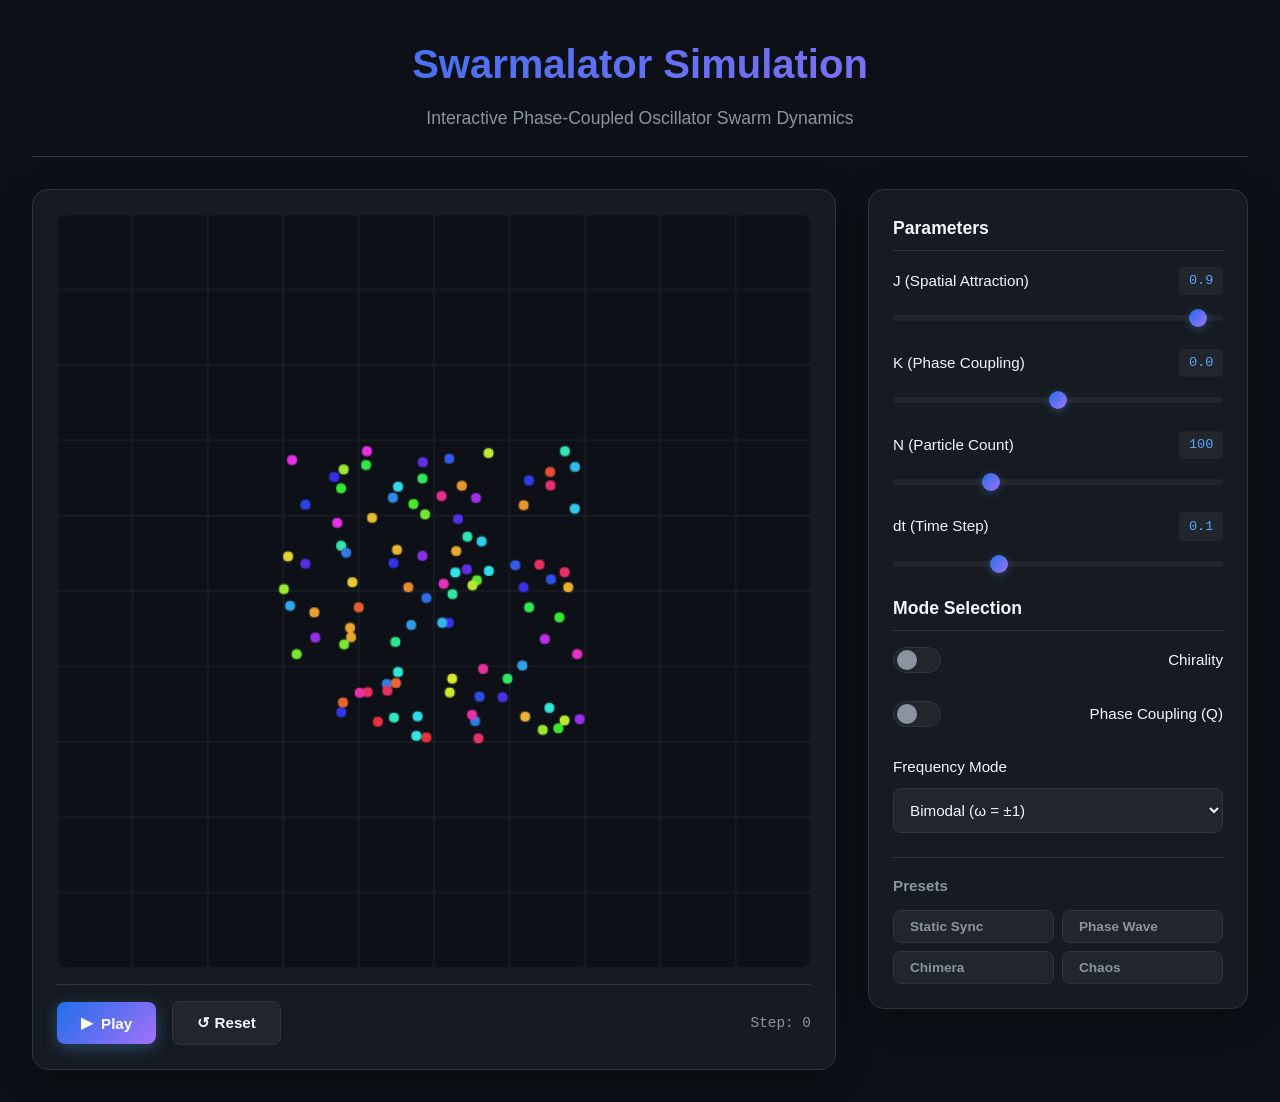
==== demo/index.html @ 80376b17 "Swarm Class and Interactive Web App" ====
<!DOCTYPE html>
<html lang="en">

<head>
    <meta charset="UTF-8">
    <meta name="viewport" content="width=device-width, initial-scale=1.0">
    <title>Swarmalator Interactive Demo</title>
    <link rel="stylesheet" href="style.css">
</head>

<body>
    <div class="container">
        <header>
            <h1>Swarmalator Simulation</h1>
            <p class="subtitle">Interactive Phase-Coupled Oscillator Swarm Dynamics</p>
        </header>

        <main>
            <div class="simulation-panel">
                <canvas id="canvas" width="600" height="600"></canvas>
                <div class="simulation-controls">
                    <button id="playPauseBtn" class="btn btn-primary">
                        <span id="playIcon">▶</span> Play
                    </button>
                    <button id="resetBtn" class="btn btn-secondary">↺ Reset</button>
                    <span class="step-counter">Step: <span id="stepCount">0</span></span>
                </div>
            </div>

            <div class="control-panel">
                <h2>Parameters</h2>

                <div class="control-group">
                    <label for="jSlider">
                        J (Spatial Attraction)
                        <span class="value-display" id="jValue">0.9</span>
                    </label>
                    <input type="range" id="jSlider" min="-1" max="1" step="0.05" value="0.9">
                </div>

                <div class="control-group">
                    <label for="kSlider">
                        K (Phase Coupling)
                        <span class="value-display" id="kValue">0.0</span>
                    </label>
                    <input type="range" id="kSlider" min="-1" max="1" step="0.05" value="0">
                </div>

                <div class="control-group">
                    <label for="nSlider">
                        N (Particle Count)
                        <span class="value-display" id="nValue">100</span>
                    </label>
                    <input type="range" id="nSlider" min="20" max="300" step="10" value="100">
                </div>

                <div class="control-group">
                    <label for="dtSlider">
                        dt (Time Step)
                        <span class="value-display" id="dtValue">0.1</span>
                    </label>
                    <input type="range" id="dtSlider" min="0.01" max="0.3" step="0.01" value="0.1">
                </div>

                <h2>Mode Selection</h2>

                <div class="control-group toggle-group">
                    <label class="toggle">
                        <input type="checkbox" id="chiralityToggle">
                        <span class="toggle-slider"></span>
                        Chirality
                    </label>
                </div>

                <div class="control-group toggle-group">
                    <label class="toggle">
                        <input type="checkbox" id="phaseCouplingToggle">
                        <span class="toggle-slider"></span>
                        Phase Coupling (Q)
                    </label>
                </div>

                <div class="control-group">
                    <label for="freqModeSelect">Frequency Mode</label>
                    <select id="freqModeSelect">
                        <option value="zero">Zero (ω = 0)</option>
                        <option value="uniform">Uniform (ω = 1)</option>
                        <option value="bimodal" selected>Bimodal (ω = ±1)</option>
                        <option value="random">Random (ω ∈ [-1, 1])</option>
                    </select>
                </div>

                <div class="presets">
                    <h3>Presets</h3>
                    <div class="preset-buttons">
                        <button class="btn btn-preset" data-preset="static">Static Sync</button>
                        <button class="btn btn-preset" data-preset="phase-wave">Phase Wave</button>
                        <button class="btn btn-preset" data-preset="chimera">Chimera</button>
                        <button class="btn btn-preset" data-preset="chaos">Chaos</button>
                    </div>
                </div>
            </div>
        </main>
    </div>

    <script src="simulation.js"></script>
</body>

</html>
---- demo/style.css ----
/* CSS Variables for theming */
:root {
    --bg-primary: #0d1117;
    --bg-secondary: #161b22;
    --bg-tertiary: #21262d;
    --text-primary: #f0f6fc;
    --text-secondary: #8b949e;
    --text-muted: #6e7681;
    --accent: #58a6ff;
    --accent-hover: #79b8ff;
    --accent-glow: rgba(88, 166, 255, 0.3);
    --success: #3fb950;
    --warning: #d29922;
    --border: #30363d;
    --gradient-start: #1f6feb;
    --gradient-end: #a371f7;
}

* {
    margin: 0;
    padding: 0;
    box-sizing: border-box;
}

body {
    font-family: 'Inter', -apple-system, BlinkMacSystemFont, 'Segoe UI', Roboto, sans-serif;
    background: var(--bg-primary);
    color: var(--text-primary);
    min-height: 100vh;
    line-height: 1.6;
}

.container {
    max-width: 1400px;
    margin: 0 auto;
    padding: 2rem;
}

/* Header */
header {
    text-align: center;
    margin-bottom: 2rem;
    padding-bottom: 1.5rem;
    border-bottom: 1px solid var(--border);
}

header h1 {
    font-size: 2.5rem;
    font-weight: 700;
    background: linear-gradient(135deg, var(--gradient-start), var(--gradient-end));
    -webkit-background-clip: text;
    -webkit-text-fill-color: transparent;
    background-clip: text;
    margin-bottom: 0.5rem;
}

.subtitle {
    color: var(--text-secondary);
    font-size: 1.1rem;
}

/* Main Layout */
main {
    display: grid;
    grid-template-columns: 1fr 380px;
    gap: 2rem;
    align-items: start;
}

@media (max-width: 1000px) {
    main {
        grid-template-columns: 1fr;
    }
}

/* Simulation Panel */
.simulation-panel {
    background: var(--bg-secondary);
    border-radius: 16px;
    padding: 1.5rem;
    border: 1px solid var(--border);
    box-shadow: 0 8px 32px rgba(0, 0, 0, 0.3);
}

#canvas {
    width: 100%;
    height: auto;
    aspect-ratio: 1;
    background: radial-gradient(circle at center, #1a1f29 0%, #0d1117 100%);
    border-radius: 12px;
    display: block;
}

.simulation-controls {
    display: flex;
    align-items: center;
    gap: 1rem;
    margin-top: 1rem;
    padding-top: 1rem;
    border-top: 1px solid var(--border);
}

.step-counter {
    margin-left: auto;
    font-family: 'Monaco', 'Consolas', monospace;
    color: var(--text-secondary);
    font-size: 0.9rem;
}

/* Buttons */
.btn {
    padding: 0.75rem 1.5rem;
    border-radius: 8px;
    border: none;
    font-weight: 600;
    font-size: 0.95rem;
    cursor: pointer;
    transition: all 0.2s ease;
    display: inline-flex;
    align-items: center;
    gap: 0.5rem;
}

.btn-primary {
    background: linear-gradient(135deg, var(--gradient-start), var(--gradient-end));
    color: white;
    box-shadow: 0 4px 15px var(--accent-glow);
}

.btn-primary:hover {
    transform: translateY(-2px);
    box-shadow: 0 6px 20px var(--accent-glow);
}

.btn-secondary {
    background: var(--bg-tertiary);
    color: var(--text-primary);
    border: 1px solid var(--border);
}

.btn-secondary:hover {
    background: var(--border);
}

.btn-preset {
    background: var(--bg-tertiary);
    color: var(--text-secondary);
    border: 1px solid var(--border);
    padding: 0.5rem 1rem;
    font-size: 0.85rem;
}

.btn-preset:hover {
    border-color: var(--accent);
    color: var(--accent);
}

/* Control Panel */
.control-panel {
    background: var(--bg-secondary);
    border-radius: 16px;
    padding: 1.5rem;
    border: 1px solid var(--border);
    box-shadow: 0 8px 32px rgba(0, 0, 0, 0.3);
}

.control-panel h2 {
    font-size: 1.1rem;
    color: var(--text-primary);
    margin-bottom: 1rem;
    padding-bottom: 0.5rem;
    border-bottom: 1px solid var(--border);
}

.control-panel h3 {
    font-size: 0.95rem;
    color: var(--text-secondary);
    margin-bottom: 0.75rem;
}

.control-group {
    margin-bottom: 1.25rem;
}

.control-group label {
    display: flex;
    align-items: center;
    justify-content: space-between;
    font-size: 0.95rem;
    font-weight: 500;
    margin-bottom: 0.5rem;
    color: var(--text-primary);
}

.value-display {
    font-family: 'Monaco', 'Consolas', monospace;
    color: var(--accent);
    background: var(--bg-tertiary);
    padding: 0.2rem 0.6rem;
    border-radius: 4px;
    font-size: 0.85rem;
}

.param-desc {
    font-size: 0.8rem;
    color: var(--text-muted);
    margin-top: 0.25rem;
}

/* Sliders */
input[type="range"] {
    width: 100%;
    height: 6px;
    -webkit-appearance: none;
    appearance: none;
    background: var(--bg-tertiary);
    border-radius: 3px;
    outline: none;
}

input[type="range"]::-webkit-slider-thumb {
    -webkit-appearance: none;
    width: 18px;
    height: 18px;
    border-radius: 50%;
    background: linear-gradient(135deg, var(--gradient-start), var(--gradient-end));
    cursor: pointer;
    box-shadow: 0 2px 8px var(--accent-glow);
    transition: transform 0.2s ease;
}

input[type="range"]::-webkit-slider-thumb:hover {
    transform: scale(1.15);
}

input[type="range"]::-moz-range-thumb {
    width: 18px;
    height: 18px;
    border-radius: 50%;
    background: linear-gradient(135deg, var(--gradient-start), var(--gradient-end));
    cursor: pointer;
    border: none;
    box-shadow: 0 2px 8px var(--accent-glow);
}

/* Select */
select {
    width: 100%;
    padding: 0.75rem;
    background: var(--bg-tertiary);
    border: 1px solid var(--border);
    border-radius: 8px;
    color: var(--text-primary);
    font-size: 0.95rem;
    cursor: pointer;
    outline: none;
    transition: border-color 0.2s ease;
}

select:hover, select:focus {
    border-color: var(--accent);
}

/* Toggle Switch */
.toggle-group {
    display: flex;
    flex-direction: column;
}

.toggle {
    display: flex;
    align-items: center;
    gap: 0.75rem;
    cursor: pointer;
    font-weight: 500;
}

.toggle input {
    display: none;
}

.toggle-slider {
    width: 48px;
    height: 26px;
    background: var(--bg-tertiary);
    border-radius: 13px;
    position: relative;
    transition: background 0.3s ease;
    border: 1px solid var(--border);
}

.toggle-slider::after {
    content: '';
    position: absolute;
    width: 20px;
    height: 20px;
    background: var(--text-secondary);
    border-radius: 50%;
    top: 2px;
    left: 3px;
    transition: all 0.3s ease;
}

.toggle input:checked + .toggle-slider {
    background: linear-gradient(135deg, var(--gradient-start), var(--gradient-end));
    border-color: transparent;
}

.toggle input:checked + .toggle-slider::after {
    transform: translateX(22px);
    background: white;
}

/* Presets */
.presets {
    margin-top: 1.5rem;
    padding-top: 1rem;
    border-top: 1px solid var(--border);
}

.preset-buttons {
    display: grid;
    grid-template-columns: repeat(2, 1fr);
    gap: 0.5rem;
}

/* Footer */
footer {
    text-align: center;
    margin-top: 2rem;
    padding-top: 1.5rem;
    border-top: 1px solid var(--border);
    color: var(--text-muted);
    font-size: 0.9rem;
}

footer a {
    color: var(--accent);
    text-decoration: none;
}

footer a:hover {
    text-decoration: underline;
}

/* Animations */
@keyframes pulse {
    0%, 100% { opacity: 1; }
    50% { opacity: 0.7; }
}

.btn-primary.playing {
    animation: pulse 1.5s ease-in-out infinite;
}
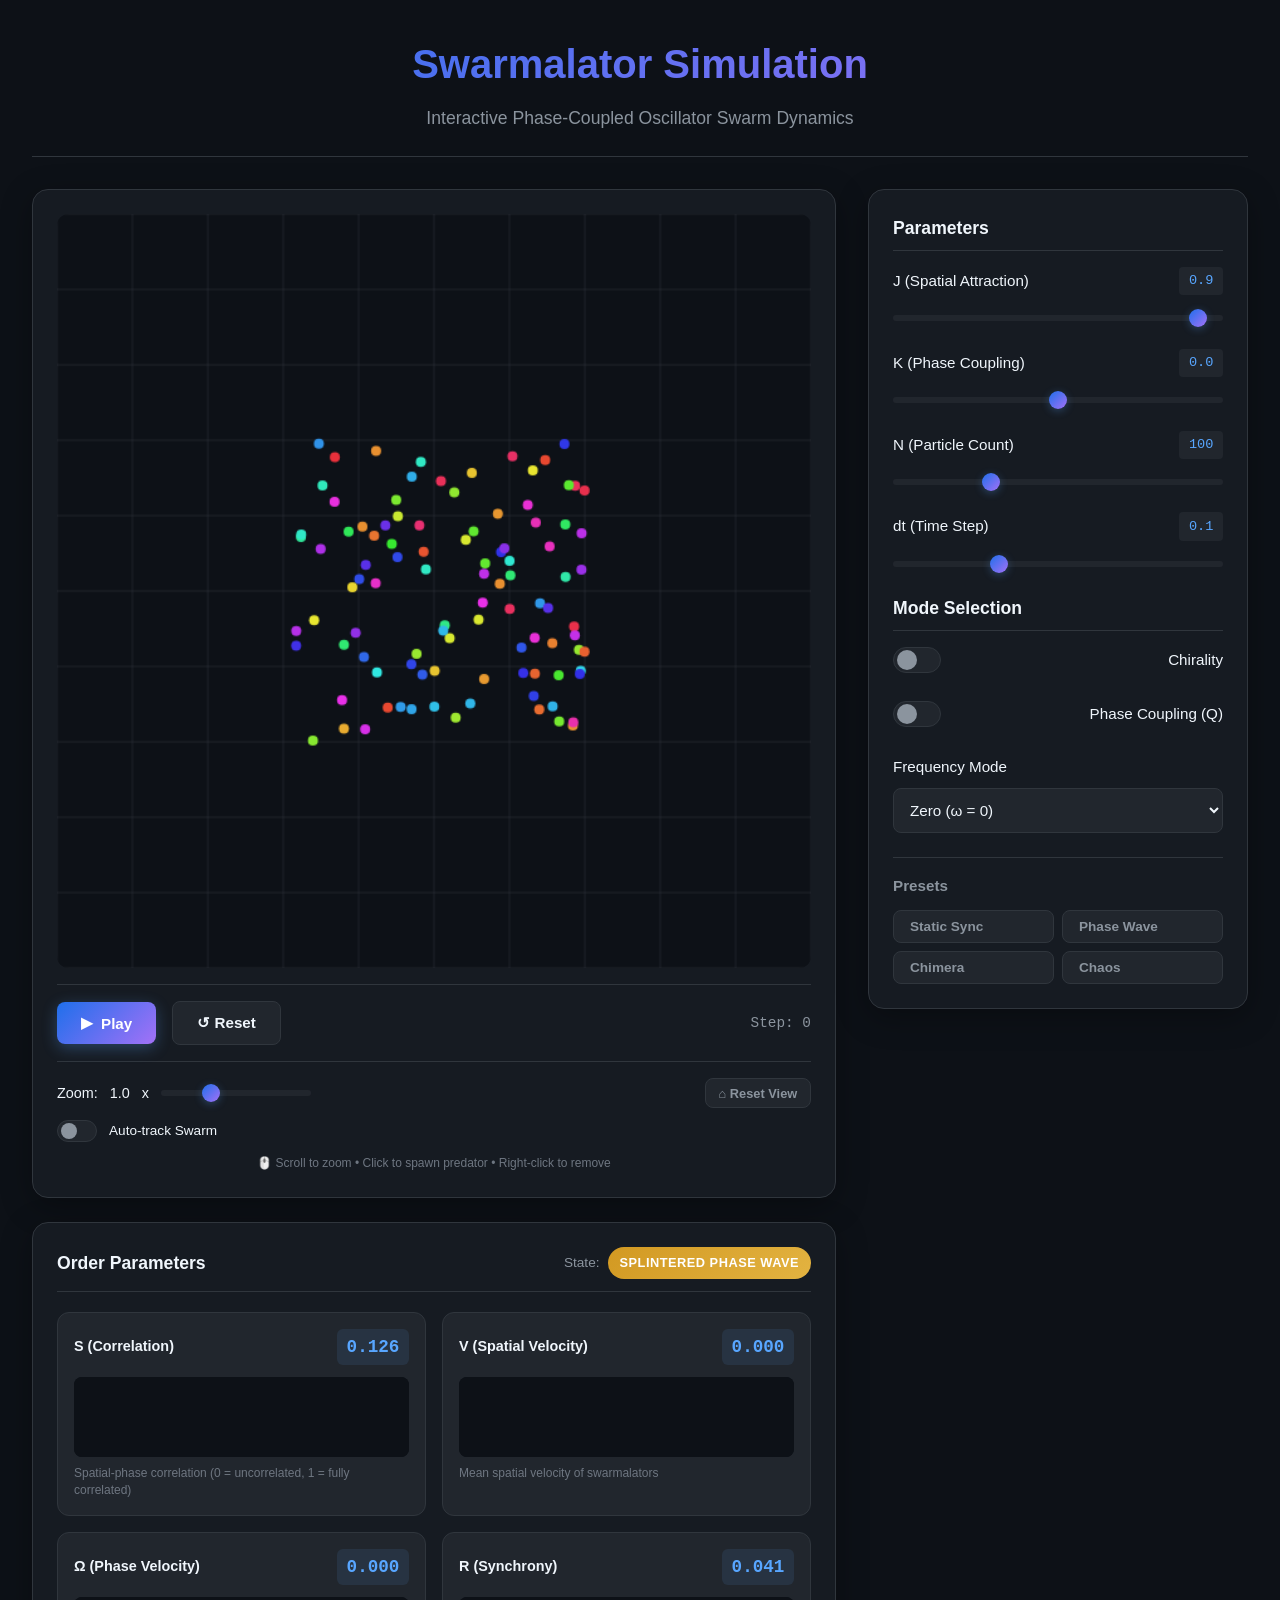
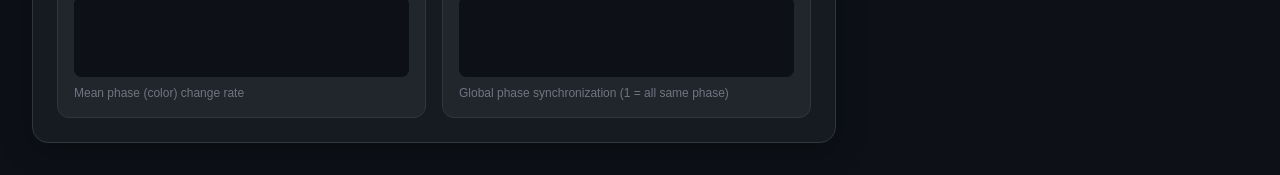
==== commit 1785c22b: "paramter interface and predator" ====
--- a/demo/index.html
+++ b/demo/index.html
@@ -16,14 +16,83 @@
         </header>
 
         <main>
-            <div class="simulation-panel">
-                <canvas id="canvas" width="600" height="600"></canvas>
-                <div class="simulation-controls">
-                    <button id="playPauseBtn" class="btn btn-primary">
-                        <span id="playIcon">▶</span> Play
-                    </button>
-                    <button id="resetBtn" class="btn btn-secondary">↺ Reset</button>
-                    <span class="step-counter">Step: <span id="stepCount">0</span></span>
+            <div class="left-column">
+                <div class="simulation-panel">
+                    <canvas id="canvas" width="600" height="600"></canvas>
+                    <div class="simulation-controls">
+                        <button id="playPauseBtn" class="btn btn-primary">
+                            <span id="playIcon">▶</span> Play
+                        </button>
+                        <button id="resetBtn" class="btn btn-secondary">↺ Reset</button>
+                        <span class="step-counter">Step: <span id="stepCount">0</span></span>
+                    </div>
+                    <div class="camera-controls">
+                        <div class="camera-row">
+                            <label class="zoom-label">
+                                Zoom: <span id="zoomValue">1.0</span>x
+                                <input type="range" id="zoomSlider" min="0.1" max="3" step="0.1" value="1">
+                            </label>
+                            <button id="resetCameraBtn" class="btn btn-small">⌂ Reset View</button>
+                        </div>
+                        <div class="camera-row">
+                            <label class="toggle toggle-small">
+                                <input type="checkbox" id="autoTrackToggle">
+                                <span class="toggle-slider"></span>
+                                Auto-track Swarm
+                            </label>
+                        </div>
+                        <p class="camera-hint">🖱️ Scroll to zoom • Click to spawn predator • Right-click to remove</p>
+                    </div>
+                </div>
+
+                <!-- Order Parameters Panel -->
+                <div class="order-parameters-panel">
+                    <div class="panel-header">
+                        <h2>Order Parameters</h2>
+                        <div class="state-indicator">
+                            <span class="state-label">State:</span>
+                            <span id="stateValue" class="state-badge">Initializing...</span>
+                        </div>
+                    </div>
+
+                    <div class="parameters-grid">
+                        <div class="parameter-card">
+                            <div class="parameter-header">
+                                <span class="parameter-name">S (Correlation)</span>
+                                <span class="parameter-value" id="sValue">0.00</span>
+                            </div>
+                            <canvas id="sPlot" width="280" height="80"></canvas>
+                            <p class="parameter-desc">Spatial-phase correlation (0 = uncorrelated, 1 = fully correlated)
+                            </p>
+                        </div>
+
+                        <div class="parameter-card">
+                            <div class="parameter-header">
+                                <span class="parameter-name">V (Spatial Velocity)</span>
+                                <span class="parameter-value" id="vValue">0.00</span>
+                            </div>
+                            <canvas id="vPlot" width="280" height="80"></canvas>
+                            <p class="parameter-desc">Mean spatial velocity of swarmalators</p>
+                        </div>
+
+                        <div class="parameter-card">
+                            <div class="parameter-header">
+                                <span class="parameter-name">Ω (Phase Velocity)</span>
+                                <span class="parameter-value" id="omegaValue">0.00</span>
+                            </div>
+                            <canvas id="omegaPlot" width="280" height="80"></canvas>
+                            <p class="parameter-desc">Mean phase (color) change rate</p>
+                        </div>
+
+                        <div class="parameter-card">
+                            <div class="parameter-header">
+                                <span class="parameter-name">R (Synchrony)</span>
+                                <span class="parameter-value" id="rValue">0.00</span>
+                            </div>
+                            <canvas id="rPlot" width="280" height="80"></canvas>
+                            <p class="parameter-desc">Global phase synchronization (1 = all same phase)</p>
+                        </div>
+                    </div>
                 </div>
             </div>
 
@@ -83,9 +152,9 @@
                 <div class="control-group">
                     <label for="freqModeSelect">Frequency Mode</label>
                     <select id="freqModeSelect">
-                        <option value="zero">Zero (ω = 0)</option>
+                        <option value="zero" selected>Zero (ω = 0)</option>
                         <option value="uniform">Uniform (ω = 1)</option>
-                        <option value="bimodal" selected>Bimodal (ω = ±1)</option>
+                        <option value="bimodal">Bimodal (ω = ±1)</option>
                         <option value="random">Random (ω ∈ [-1, 1])</option>
                     </select>
                 </div>
--- a/demo/style.css
+++ b/demo/style.css
@@ -257,7 +257,8 @@
     transition: border-color 0.2s ease;
 }
 
-select:hover, select:focus {
+select:hover,
+select:focus {
     border-color: var(--accent);
 }
 
@@ -301,12 +302,12 @@
     transition: all 0.3s ease;
 }
 
-.toggle input:checked + .toggle-slider {
+.toggle input:checked+.toggle-slider {
     background: linear-gradient(135deg, var(--gradient-start), var(--gradient-end));
     border-color: transparent;
 }
 
-.toggle input:checked + .toggle-slider::after {
+.toggle input:checked+.toggle-slider::after {
     transform: translateX(22px);
     background: white;
 }
@@ -345,10 +346,232 @@
 
 /* Animations */
 @keyframes pulse {
-    0%, 100% { opacity: 1; }
-    50% { opacity: 0.7; }
+
+    0%,
+    100% {
+        opacity: 1;
+    }
+
+    50% {
+        opacity: 0.7;
+    }
 }
 
 .btn-primary.playing {
     animation: pulse 1.5s ease-in-out infinite;
 }
+
+/* Left Column Layout */
+.left-column {
+    display: flex;
+    flex-direction: column;
+    gap: 1.5rem;
+}
+
+/* Order Parameters Panel */
+.order-parameters-panel {
+    background: var(--bg-secondary);
+    border-radius: 16px;
+    padding: 1.5rem;
+    border: 1px solid var(--border);
+    box-shadow: 0 8px 32px rgba(0, 0, 0, 0.3);
+}
+
+.panel-header {
+    display: flex;
+    justify-content: space-between;
+    align-items: center;
+    margin-bottom: 1.25rem;
+    padding-bottom: 0.75rem;
+    border-bottom: 1px solid var(--border);
+}
+
+.panel-header h2 {
+    font-size: 1.1rem;
+    color: var(--text-primary);
+    margin: 0;
+    padding: 0;
+    border: none;
+}
+
+.state-indicator {
+    display: flex;
+    align-items: center;
+    gap: 0.5rem;
+}
+
+.state-label {
+    font-size: 0.85rem;
+    color: var(--text-secondary);
+}
+
+.state-badge {
+    font-size: 0.8rem;
+    font-weight: 600;
+    padding: 0.35rem 0.75rem;
+    border-radius: 20px;
+    background: linear-gradient(135deg, var(--gradient-start), var(--gradient-end));
+    color: white;
+    text-transform: uppercase;
+    letter-spacing: 0.5px;
+    transition: all 0.3s ease;
+    white-space: nowrap;
+}
+
+.state-badge.static-sync {
+    background: linear-gradient(135deg, #238636, #2ea043);
+}
+
+.state-badge.static-async {
+    background: linear-gradient(135deg, #6e7681, #8b949e);
+}
+
+.state-badge.static-phase-wave {
+    background: linear-gradient(135deg, #1f6feb, #58a6ff);
+}
+
+.state-badge.active-phase-wave {
+    background: linear-gradient(135deg, #a371f7, #d2a8ff);
+}
+
+.state-badge.splintered-phase-wave {
+    background: linear-gradient(135deg, #d29922, #e3b341);
+}
+
+.state-badge.transitioning {
+    background: linear-gradient(135deg, #f85149, #ff7b72);
+    animation: pulse 1s ease-in-out infinite;
+}
+
+.parameters-grid {
+    display: grid;
+    grid-template-columns: repeat(2, 1fr);
+    gap: 1rem;
+}
+
+@media (max-width: 700px) {
+    .parameters-grid {
+        grid-template-columns: 1fr;
+    }
+}
+
+.parameter-card {
+    background: var(--bg-tertiary);
+    border-radius: 12px;
+    padding: 1rem;
+    border: 1px solid var(--border);
+    transition: border-color 0.2s ease, transform 0.2s ease;
+}
+
+.parameter-card:hover {
+    border-color: rgba(88, 166, 255, 0.3);
+    transform: translateY(-2px);
+}
+
+.parameter-header {
+    display: flex;
+    justify-content: space-between;
+    align-items: center;
+    margin-bottom: 0.75rem;
+}
+
+.parameter-name {
+    font-size: 0.9rem;
+    font-weight: 600;
+    color: var(--text-primary);
+}
+
+.parameter-value {
+    font-family: 'Monaco', 'Consolas', monospace;
+    font-size: 1.1rem;
+    font-weight: 700;
+    color: var(--accent);
+    background: rgba(88, 166, 255, 0.1);
+    padding: 0.25rem 0.6rem;
+    border-radius: 6px;
+}
+
+.parameter-card canvas {
+    width: 100%;
+    height: 80px;
+    background: var(--bg-primary);
+    border-radius: 8px;
+    display: block;
+}
+
+.parameter-desc {
+    font-size: 0.75rem;
+    color: var(--text-muted);
+    margin-top: 0.5rem;
+    line-height: 1.4;
+}
+
+/* Camera Controls */
+.camera-controls {
+    margin-top: 1rem;
+    padding-top: 1rem;
+    border-top: 1px solid var(--border);
+}
+
+.camera-row {
+    display: flex;
+    align-items: center;
+    gap: 1rem;
+    margin-bottom: 0.75rem;
+}
+
+.zoom-label {
+    flex: 1;
+    display: flex;
+    align-items: center;
+    gap: 0.75rem;
+    font-size: 0.9rem;
+    font-weight: 500;
+    color: var(--text-primary);
+}
+
+.zoom-label input[type="range"] {
+    flex: 1;
+    max-width: 150px;
+}
+
+.btn-small {
+    padding: 0.4rem 0.8rem;
+    font-size: 0.8rem;
+    background: var(--bg-tertiary);
+    color: var(--text-secondary);
+    border: 1px solid var(--border);
+}
+
+.btn-small:hover {
+    border-color: var(--accent);
+    color: var(--accent);
+}
+
+.toggle-small {
+    font-size: 0.85rem;
+}
+
+.toggle-small .toggle-slider {
+    width: 40px;
+    height: 22px;
+    border-radius: 11px;
+}
+
+.toggle-small .toggle-slider::after {
+    width: 16px;
+    height: 16px;
+    top: 2px;
+    left: 3px;
+}
+
+.toggle-small input:checked+.toggle-slider::after {
+    transform: translateX(18px);
+}
+
+.camera-hint {
+    font-size: 0.75rem;
+    color: var(--text-muted);
+    margin: 0;
+    text-align: center;
+}
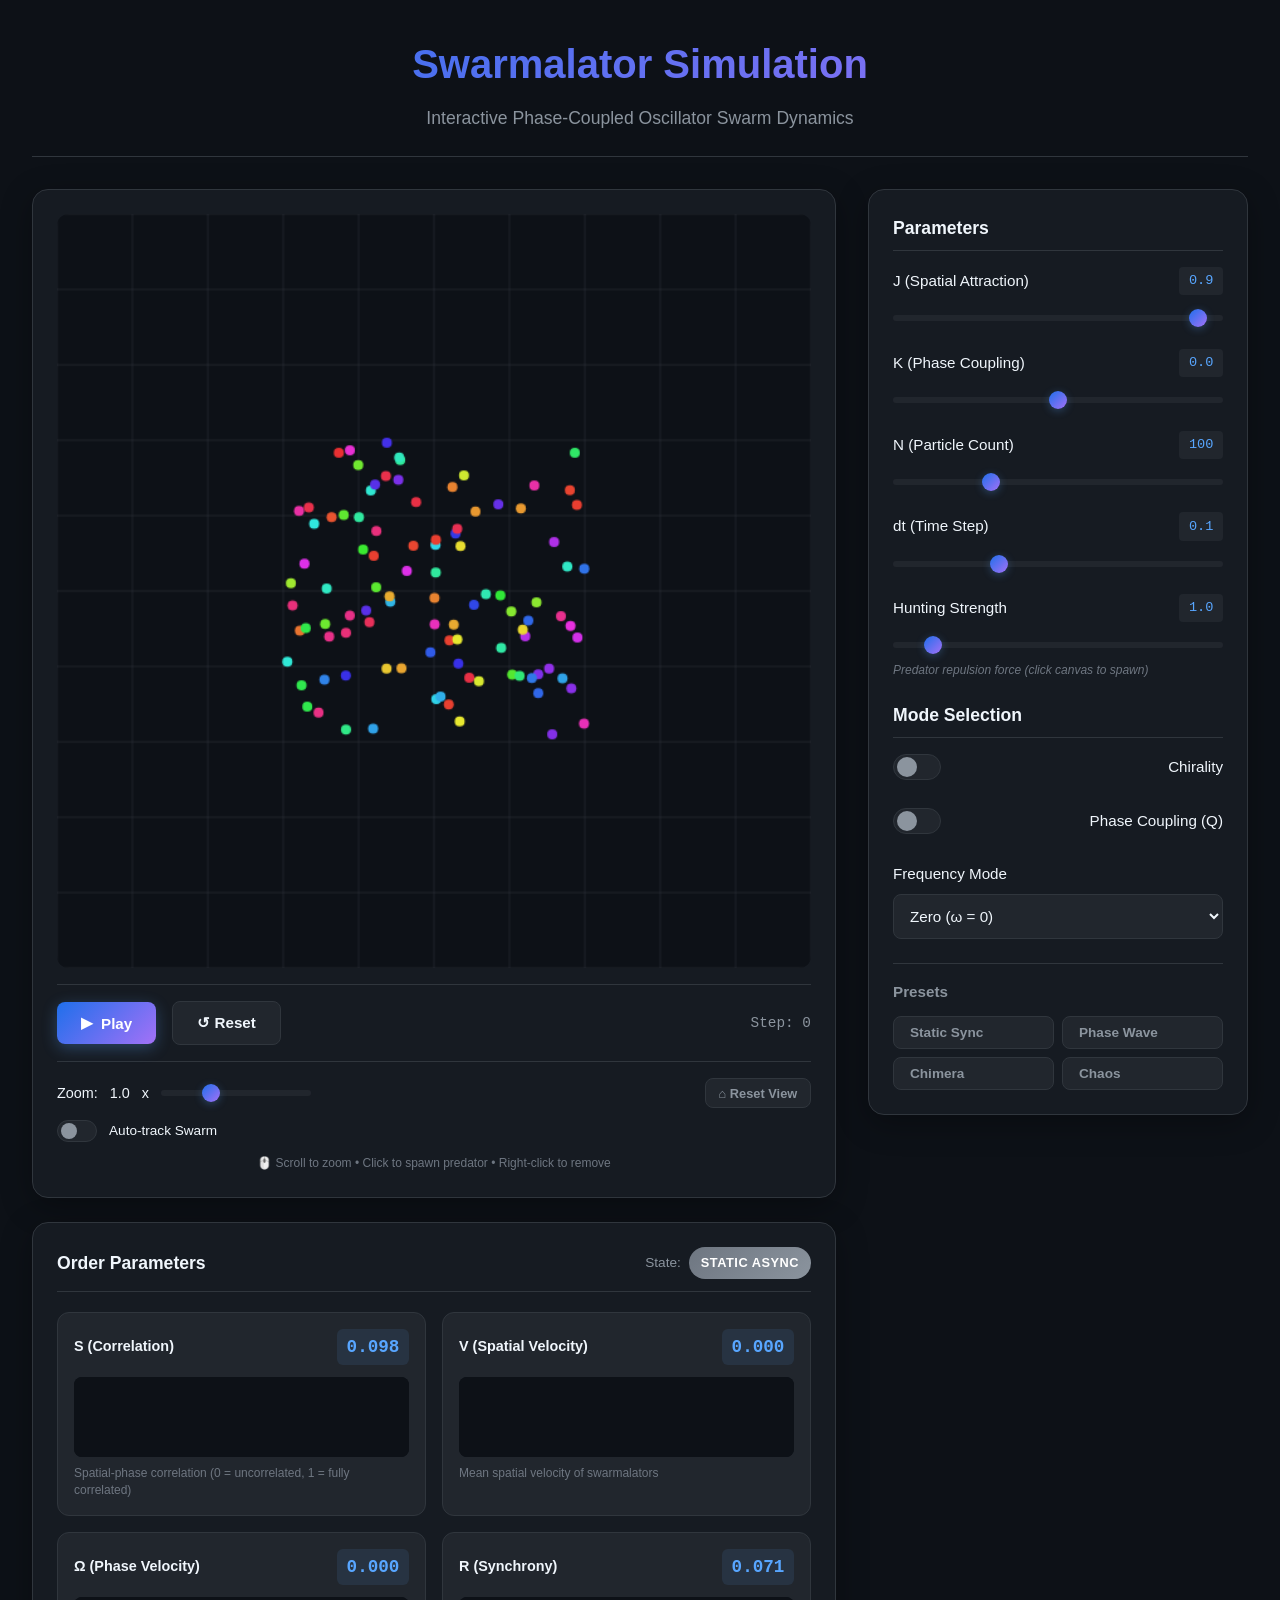
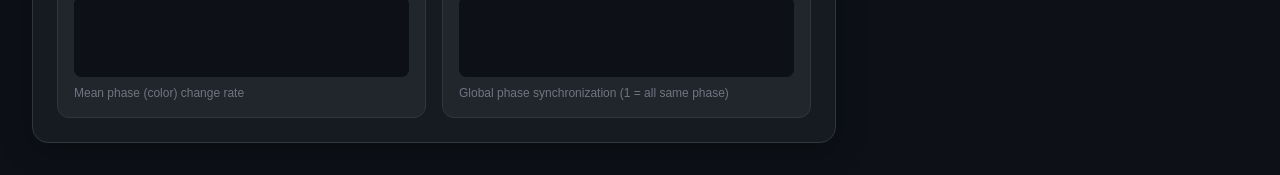
==== commit 433a14f9: "predator experiment and hpc" ====
--- a/demo/index.html
+++ b/demo/index.html
@@ -131,6 +131,15 @@
                     <input type="range" id="dtSlider" min="0.01" max="0.3" step="0.01" value="0.1">
                 </div>
 
+                <div class="control-group">
+                    <label for="huntingStrengthSlider">
+                        Hunting Strength
+                        <span class="value-display" id="huntingStrengthValue">1.0</span>
+                    </label>
+                    <input type="range" id="huntingStrengthSlider" min="0" max="10" step="0.1" value="1.0">
+                    <p class="slider-hint">Predator repulsion force (click canvas to spawn)</p>
+                </div>
+
                 <h2>Mode Selection</h2>
 
                 <div class="control-group toggle-group">
--- a/demo/style.css
+++ b/demo/style.css
@@ -207,6 +207,13 @@
     margin-top: 0.25rem;
 }
 
+.slider-hint {
+    font-size: 0.75rem;
+    color: var(--text-muted);
+    margin-top: 0.35rem;
+    font-style: italic;
+}
+
 /* Sliders */
 input[type="range"] {
     width: 100%;
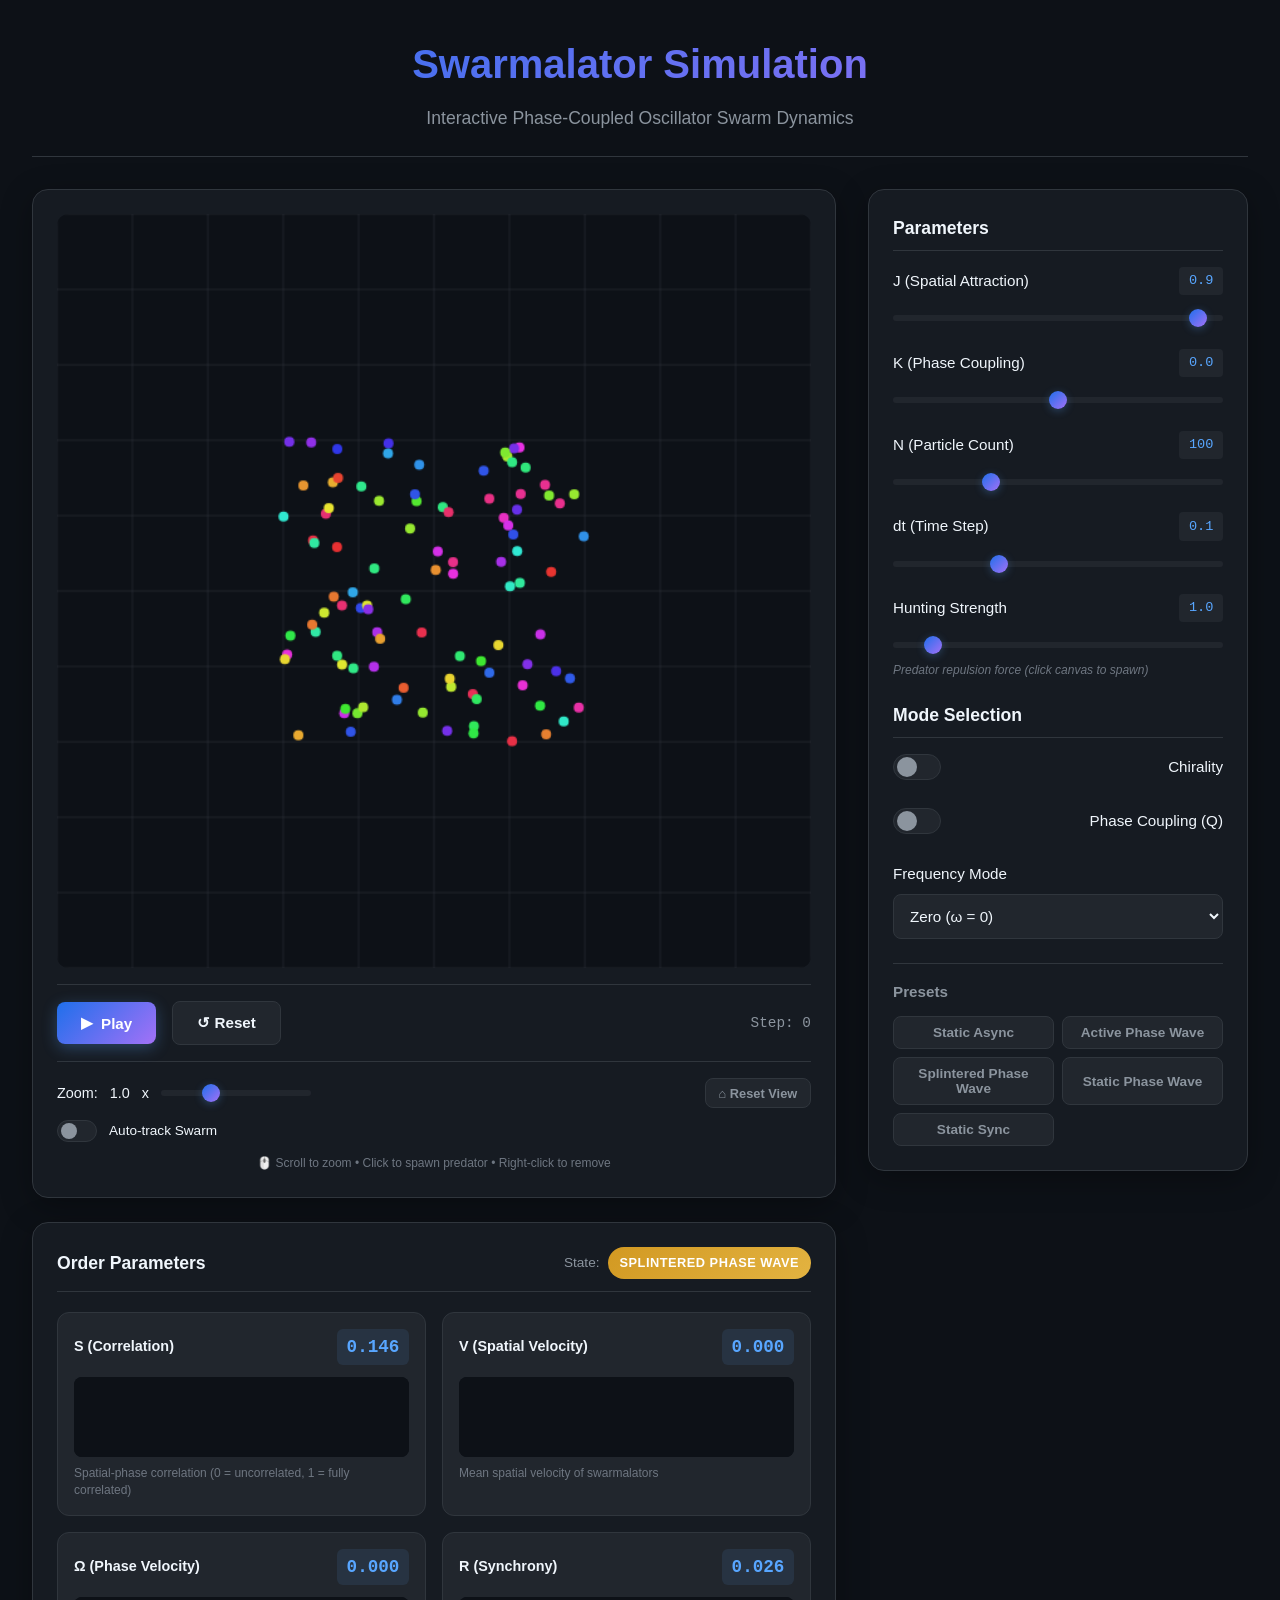
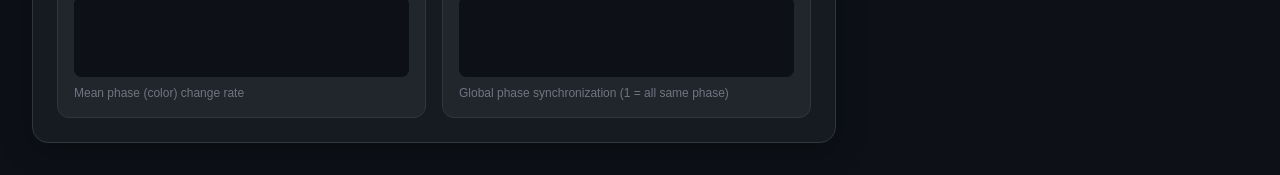
==== commit 9a0d5905: "added additional analysis and updated demo" ====
--- a/demo/index.html
+++ b/demo/index.html
@@ -171,17 +171,19 @@
                 <div class="presets">
                     <h3>Presets</h3>
                     <div class="preset-buttons">
-                        <button class="btn btn-preset" data-preset="static">Static Sync</button>
-                        <button class="btn btn-preset" data-preset="phase-wave">Phase Wave</button>
-                        <button class="btn btn-preset" data-preset="chimera">Chimera</button>
-                        <button class="btn btn-preset" data-preset="chaos">Chaos</button>
+                        <button class="btn btn-preset" data-preset="static-async">Static Async</button>
+                        <button class="btn btn-preset" data-preset="active-phase-wave">Active Phase Wave</button>
+                        <button class="btn btn-preset" data-preset="splintered-phase-wave">Splintered Phase
+                            Wave</button>
+                        <button class="btn btn-preset" data-preset="static-phase-wave">Static Phase Wave</button>
+                        <button class="btn btn-preset" data-preset="static-sync">Static Sync</button>
                     </div>
                 </div>
             </div>
         </main>
     </div>
 
-    <script src="simulation.js"></script>
+    <script src="simulation.js?v=2"></script>
 </body>
 
 </html>
--- a/demo/style.css
+++ b/demo/style.css
@@ -148,6 +148,7 @@
     border: 1px solid var(--border);
     padding: 0.5rem 1rem;
     font-size: 0.85rem;
+    justify-content: center;
 }
 
 .btn-preset:hover {
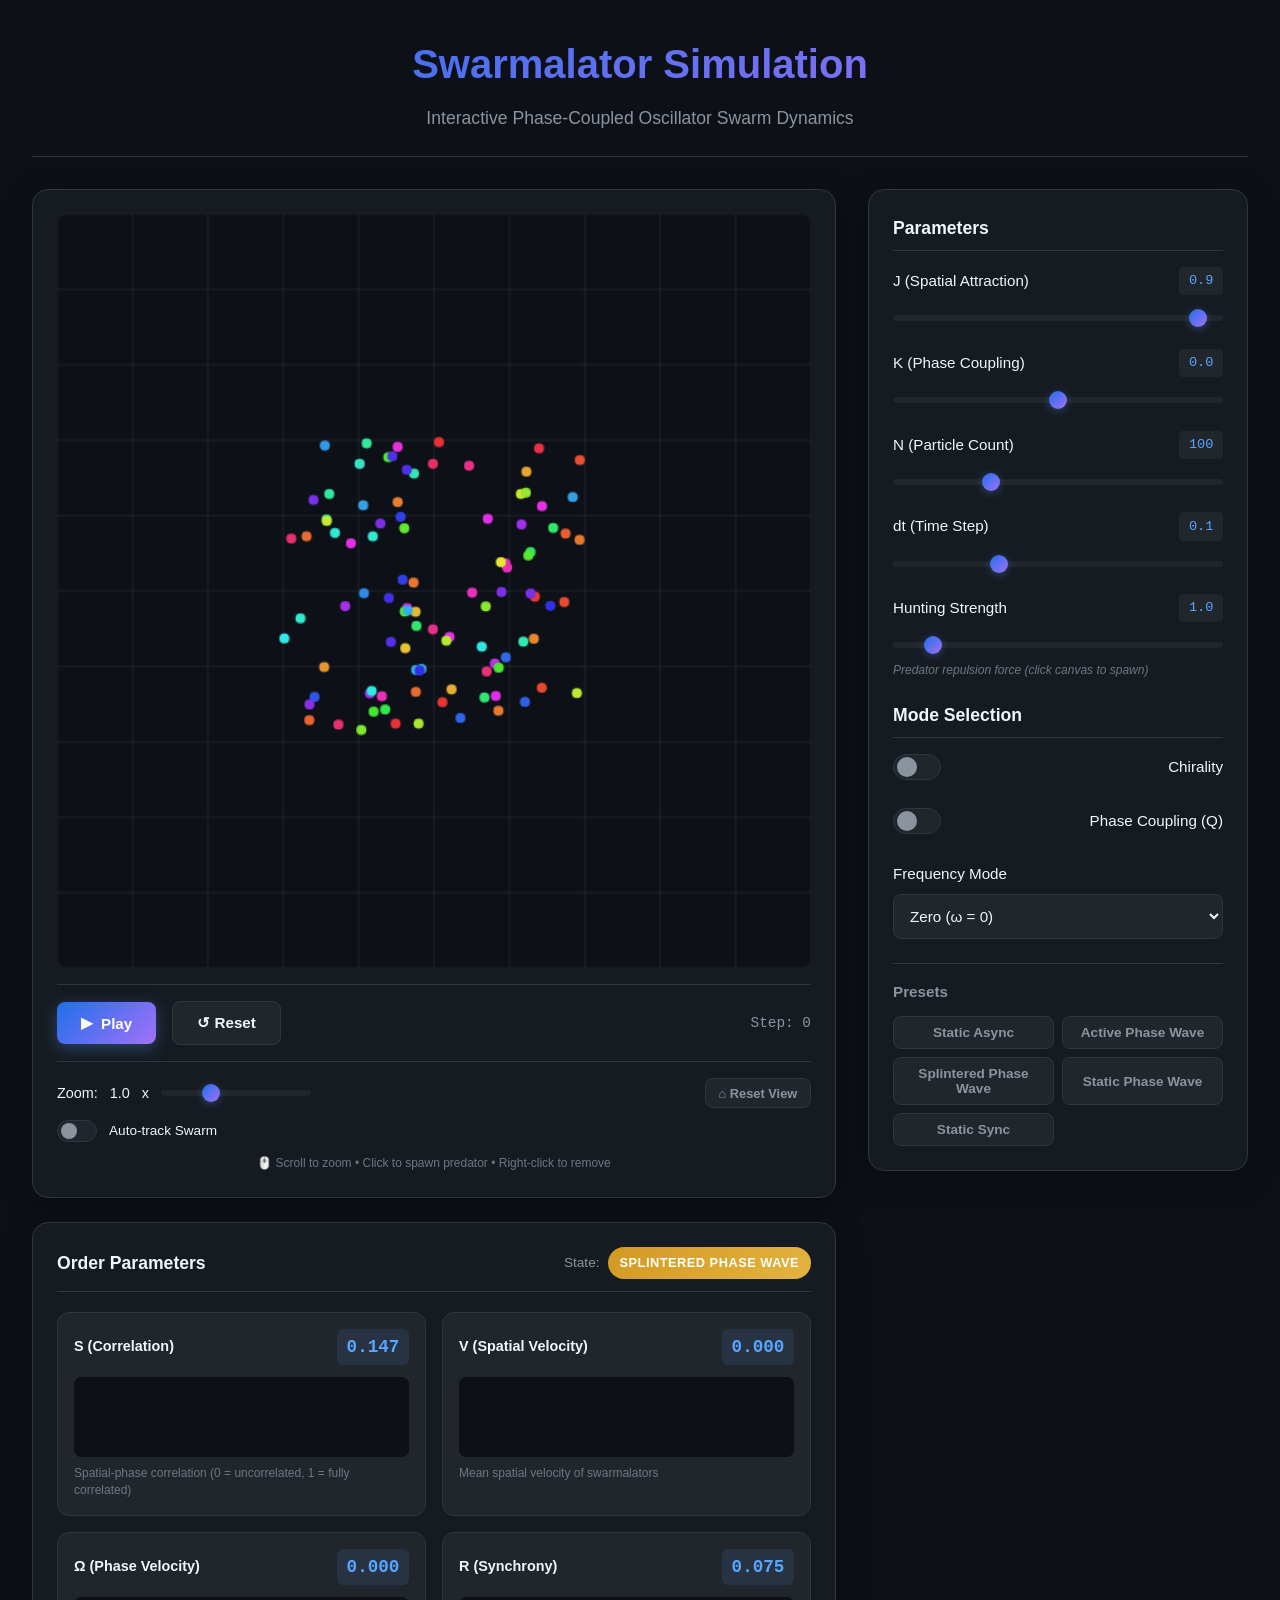
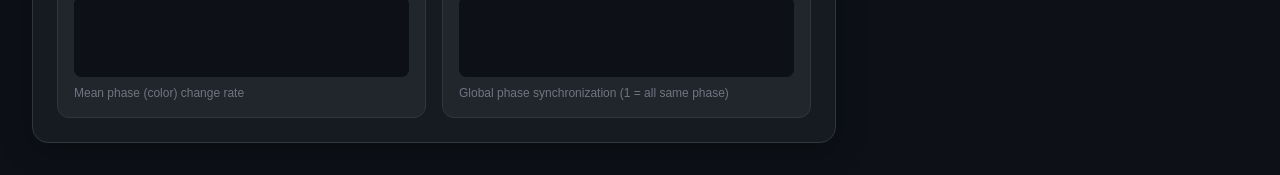
==== commit b8e778c7: "trailing whitespaces" ====
--- a/demo/index.html
+++ b/demo/index.html
@@ -186,4 +186,4 @@
     <script src="simulation.js?v=2"></script>
 </body>
 
-</html>+</html>
--- a/demo/style.css
+++ b/demo/style.css
@@ -582,4 +582,4 @@
     color: var(--text-muted);
     margin: 0;
     text-align: center;
-}+}
